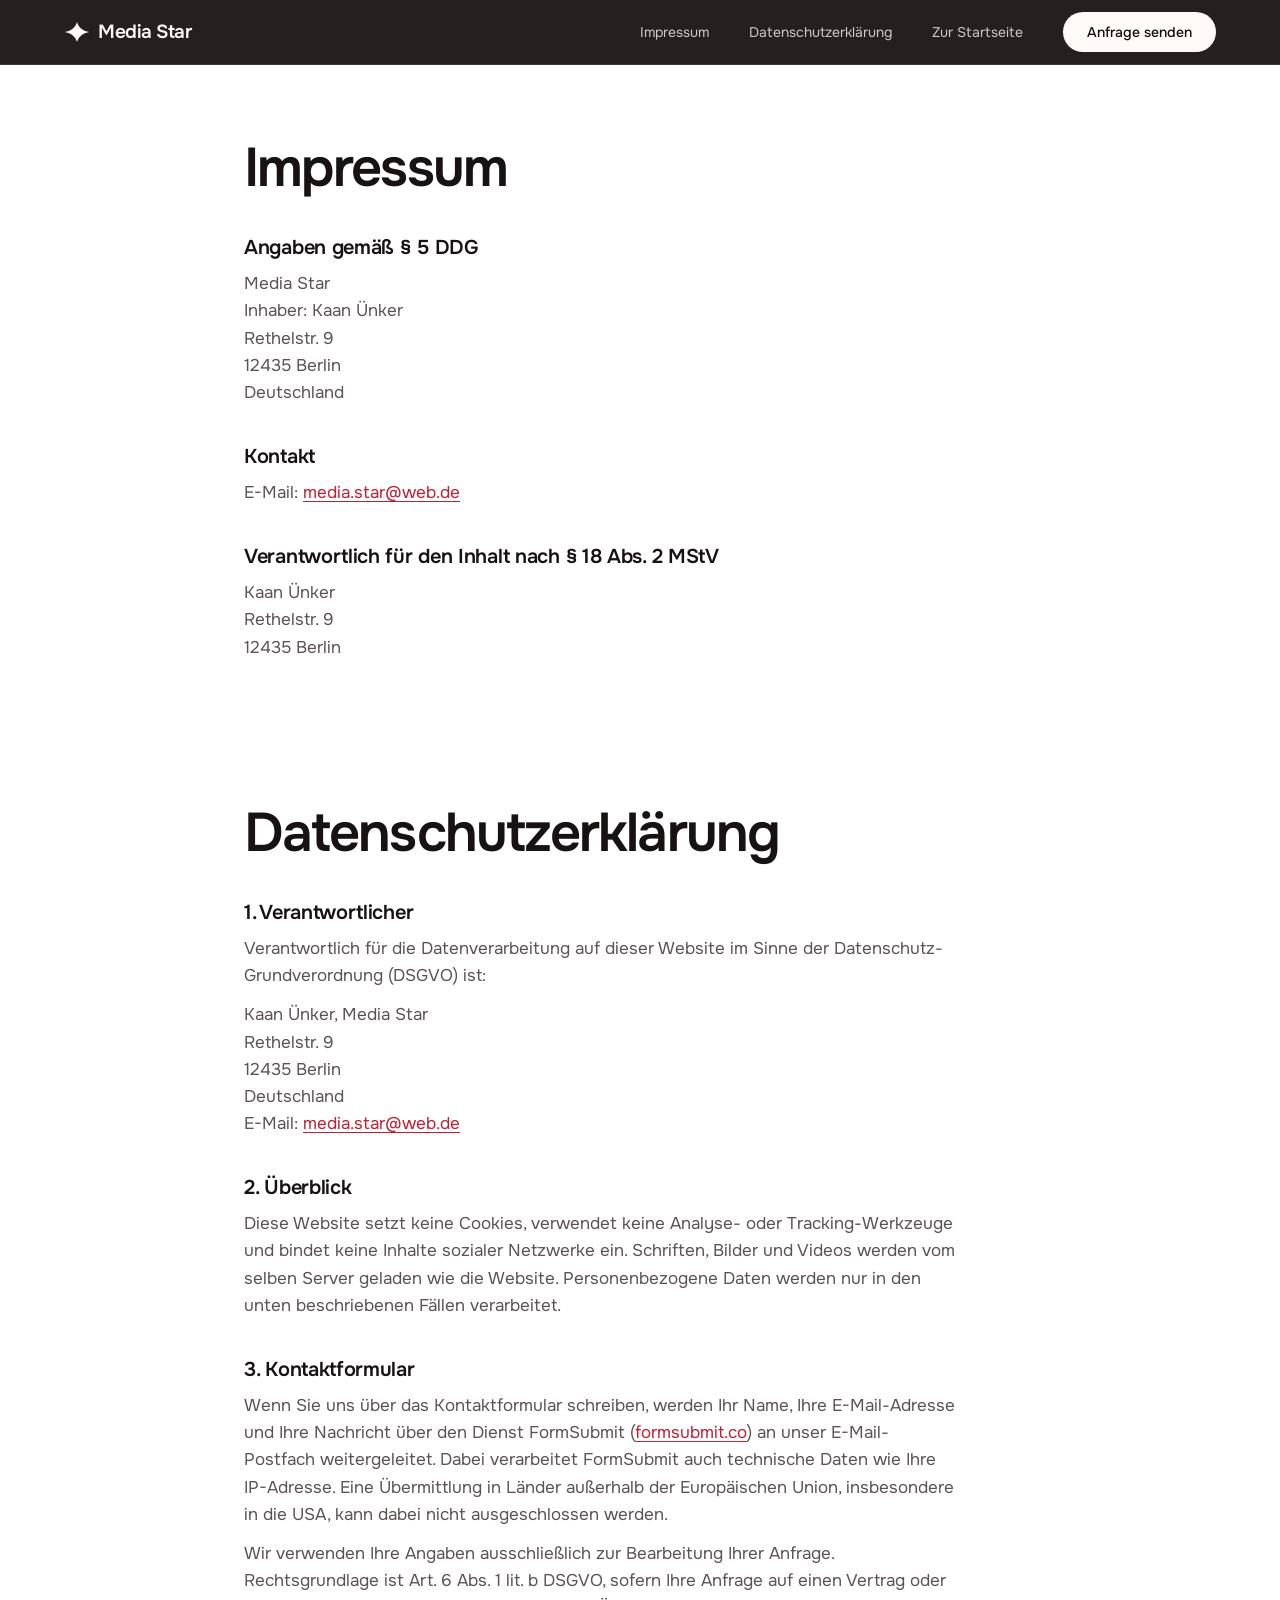
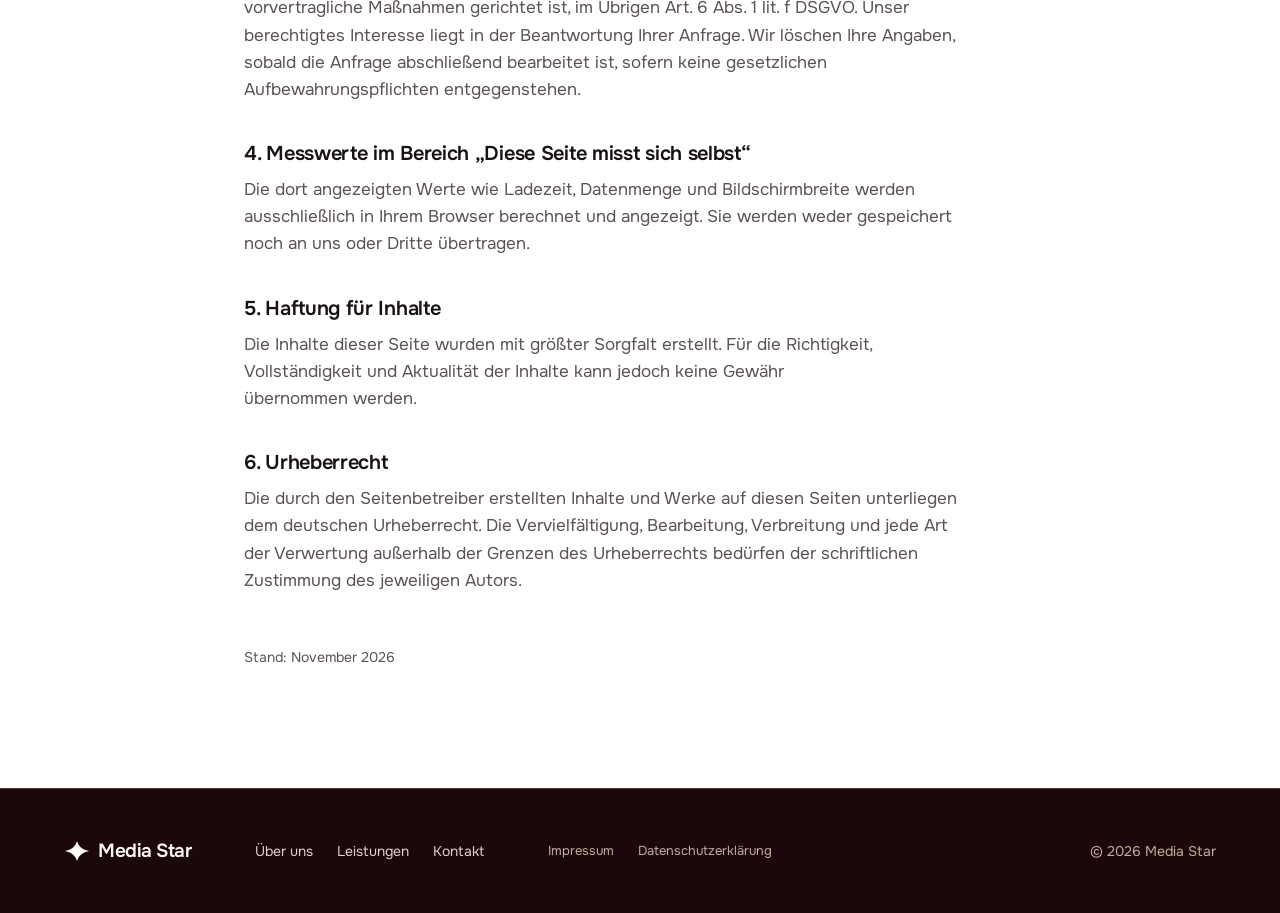
==== impressum.html @ 1bf49456 "Initial commit" ====
<!doctype html>
<html lang="de">
<head>
<meta charset="utf-8">
<meta name="viewport" content="width=device-width, initial-scale=1, viewport-fit=cover">
<title>Impressum und Datenschutzerklärung | Media Star</title>
<meta name="description" content="Impressum und Datenschutzerklärung von Media Star, Webagentur in Berlin.">
<meta name="theme-color" content="#1c0a0e">
<meta name="robots" content="noindex, follow">
<link rel="icon" href="assets/favicon.svg" type="image/svg+xml">
<link rel="icon" href="assets/favicon-32.png" sizes="32x32" type="image/png">
<link rel="apple-touch-icon" href="assets/apple-touch-icon.png">
<link rel="manifest" href="site.webmanifest">
<link rel="preload" href="assets/fonts/onest-latin.woff2" as="font" type="font/woff2" crossorigin>
<link rel="stylesheet" href="styles.css">
</head>
<body>
<a class="skip" href="#inhalt">Zum Inhalt springen</a>

<svg class="sprite" aria-hidden="true" focusable="false">
  <symbol id="mark" viewBox="0 0 64 64"><path d="M62 32Q38 36 32 56Q26 36 2 32Q26 28 32 8Q38 28 62 32Z"/></symbol>
</svg>

<header class="bar bar--solid">
  <nav class="bar__inner" aria-label="Hauptnavigation">
    <a class="brand" href="index.html" aria-label="Media Star, zur Startseite">
      <svg class="brand__mark" aria-hidden="true"><use href="#mark"/></svg>
      <span class="brand__name">Media Star</span>
    </a>
    <ul class="bar__links">
      <li><a href="#impressum">Impressum</a></li>
      <li><a href="#datenschutz">Datenschutzerklärung</a></li>
      <li><a href="index.html">Zur Startseite</a></li>
    </ul>
    <a class="bar__cta" href="index.html#kontakt">Anfrage senden</a>
  </nav>
</header>

<main id="inhalt" class="legal">
  <div class="container legal__inner">
    <h1 class="visually-hidden">Impressum und Datenschutzerklärung</h1>

    <section id="impressum" aria-labelledby="impressum-title">
      <h2 class="legal__title" id="impressum-title">Impressum</h2>

      <h3>Angaben gemäß § 5 DDG</h3>
      <p>Media Star<br>Inhaber: Kaan Ünker<br>Rethelstr. 9<br>12435 Berlin<br>Deutschland</p>

      <h3>Kontakt</h3>
      <p>E-Mail: <a href="mailto:media.star@web.de">media.star@web.de</a></p>

      <h3>Verantwortlich für den Inhalt nach § 18 Abs. 2 MStV</h3>
      <p>Kaan Ünker<br>Rethelstr. 9<br>12435 Berlin</p>
    </section>

    <section id="datenschutz" aria-labelledby="datenschutz-title">
      <h2 class="legal__title" id="datenschutz-title">Datenschutzerklärung</h2>

      <h3>1. Verantwortlicher</h3>
      <p>Verantwortlich für die Datenverarbeitung auf dieser Website im Sinne der Datenschutz-Grundverordnung (DSGVO) ist:</p>
      <p>Kaan Ünker, Media Star<br>Rethelstr. 9<br>12435 Berlin<br>Deutschland<br>E-Mail: <a href="mailto:media.star@web.de">media.star@web.de</a></p>

      <h3>2. Überblick</h3>
      <p>Diese Website setzt keine Cookies, verwendet keine Analyse- oder Tracking-Werkzeuge und bindet keine Inhalte sozialer Netzwerke ein. Schriften, Bilder und Videos werden vom selben Server geladen wie die Website. Personenbezogene Daten werden nur in den unten beschriebenen Fällen verarbeitet.</p>

      <h3>3. Kontaktformular</h3>
      <p>Wenn Sie uns über das Kontaktformular schreiben, werden Ihr Name, Ihre E-Mail-Adresse und Ihre Nachricht über den Dienst FormSubmit (<a href="https://formsubmit.co" rel="noopener">formsubmit.co</a>) an unser E-Mail-Postfach weitergeleitet. Dabei verarbeitet FormSubmit auch technische Daten wie Ihre IP-Adresse. Eine Übermittlung in Länder außerhalb der Europäischen Union, insbesondere in die USA, kann dabei nicht ausgeschlossen werden.</p>
      <p>Wir verwenden Ihre Angaben ausschließlich zur Bearbeitung Ihrer Anfrage. Rechtsgrundlage ist Art. 6 Abs. 1 lit. b DSGVO, sofern Ihre Anfrage auf einen Vertrag oder vorvertragliche Maßnahmen gerichtet ist, im Übrigen Art. 6 Abs. 1 lit. f DSGVO. Unser berechtigtes Interesse liegt in der Beantwortung Ihrer Anfrage. Wir löschen Ihre Angaben, sobald die Anfrage abschließend bearbeitet ist, sofern keine gesetzlichen Aufbewahrungspflichten entgegenstehen.</p>

      <h3>4. Messwerte im Bereich „Diese Seite misst sich selbst“</h3>
      <p>Die dort angezeigten Werte wie Ladezeit, Datenmenge und Bildschirmbreite werden ausschließlich in Ihrem Browser berechnet und angezeigt. Sie werden weder gespeichert noch an uns oder Dritte übertragen.</p>

      <h3>5. Haftung für Inhalte</h3>
      <p>Die Inhalte dieser Seite wurden mit größter Sorgfalt erstellt. Für die Richtigkeit, Vollständigkeit und Aktualität der Inhalte kann jedoch keine Gewähr übernommen werden.</p>

      <h3>6. Urheberrecht</h3>
      <p>Die durch den Seitenbetreiber erstellten Inhalte und Werke auf diesen Seiten unterliegen dem deutschen Urheberrecht. Die Vervielfältigung, Bearbeitung, Verbreitung und jede Art der Verwertung außerhalb der Grenzen des Urheberrechts bedürfen der schriftlichen Zustimmung des jeweiligen Autors.</p>

      <p class="legal__date">Stand: November 2026</p>
    </section>
  </div>
</main>

<footer class="foot">
  <div class="container foot__inner">
    <a class="brand brand--foot" href="index.html" aria-label="Media Star, zur Startseite">
      <svg class="brand__mark" aria-hidden="true"><use href="#mark"/></svg>
      <span class="brand__name">Media Star</span>
    </a>
    <ul class="foot__links" aria-label="Seitenbereiche">
      <li><a href="index.html#ueber-uns">Über uns</a></li>
      <li><a href="index.html#leistungen">Leistungen</a></li>
      <li><a href="index.html#kontakt">Kontakt</a></li>
    </ul>
    <ul class="foot__links foot__legal" aria-label="Rechtliches">
      <li><a href="#impressum">Impressum</a></li>
      <li><a href="#datenschutz">Datenschutzerklärung</a></li>
    </ul>
    <p class="foot__copy">© <span data-year>2026</span> Media Star</p>
  </div>
</footer>

<script src="app.js" defer></script>
</body>
</html>
---- styles.css ----
@import url("./tokens.css");
@import url("./base.css");

@font-face { font-family: "Onest"; src: url("assets/fonts/onest-latin.woff2") format("woff2"); font-weight: 400 600; font-style: normal; font-display: swap; unicode-range: U+0000-00FF, U+0131, U+0152-0153, U+02BB-02BC, U+02C6, U+02DA, U+02DC, U+0304, U+0308, U+0329, U+2000-206F, U+20AC, U+2122, U+2191, U+2193, U+2212, U+2215, U+FEFF, U+FFFD; }
@font-face { font-family: "Onest"; src: url("assets/fonts/onest-latin-ext.woff2") format("woff2"); font-weight: 400 600; font-style: normal; font-display: swap; unicode-range: U+0100-02BA, U+02BD-02C5, U+02C7-02CC, U+02CE-02D7, U+02DD-02FF, U+1E00-1E9F, U+1EF2-1EFF, U+2020, U+20A0-20AB, U+20AD-20C4, U+2113, U+2C60-2C7F, U+A720-A7FF; }
@font-face { font-family: "Onest Fallback"; src: local("Arial"), local("Helvetica"); size-adjust: 101%; ascent-override: 96%; descent-override: 25%; line-gap-override: 0%; }

html { scroll-behavior: smooth; background: var(--color-paper); }
body { font-size: var(--text-md); line-height: 1.6; color: var(--color-ink-2); }
h1, h2, h3 { font-weight: 600; color: var(--color-ink); letter-spacing: var(--tracking-display); line-height: 1.05; }
::selection { background: color-mix(in oklab, var(--color-star) 35%, transparent); color: inherit; }

.sprite { position: absolute; width: 0; height: 0; overflow: hidden; }

.skip { position: fixed; left: var(--space-md); top: var(--space-md); z-index: var(--z-tooltip); padding: var(--space-sm) var(--space-md); border-radius: var(--radius-pill); background: var(--color-accent); color: var(--color-accent-ink); font-weight: 600; text-decoration: none; transform: translateY(-200%); }
.skip:focus-visible { transform: none; }

a:hover { text-decoration-thickness: 2px; }
a:active { opacity: 0.8; }

.brand { display: inline-flex; align-items: center; gap: var(--space-xs); color: var(--color-ink); text-decoration: none; }
.brand__mark { width: 26px; height: 26px; fill: var(--color-accent); transition: transform var(--dur-long) var(--ease-out); }
.brand__name { font-size: 1.1875rem; font-weight: 600; line-height: 1; letter-spacing: -0.025em; }
@media (hover: hover) and (pointer: fine) {
  .brand:hover .brand__mark { transform: rotate(45deg) scale(0.92); }
}

.bar { position: fixed; inset: 0 0 auto 0; z-index: var(--z-sticky-nav); transition: background-color var(--dur-long) var(--ease-out), border-color var(--dur-long) var(--ease-out); border-bottom: 1px solid transparent; padding-top: env(safe-area-inset-top); }
.bar.is-solid, .bar--solid {background: color-mix(in oklab, var(--color-shade) 88%, transparent); border-bottom-color: color-mix(in oklab, var(--color-ink) 10%, transparent); -webkit-backdrop-filter: blur(20px) saturate(180%); backdrop-filter: blur(20px) saturate(180%); }
.bar__inner { display: flex; align-items: center; gap: var(--space-xl); max-width: var(--container); margin-inline: auto; padding: var(--space-sm) var(--gutter); }
.bar__links { display: flex; gap: var(--space-xl); list-style: none; margin: 0 0 0 auto; padding: 0; }
.bar__links a { display: inline-block; padding: var(--space-xs) 0; color: color-mix(in oklab, var(--color-ink) 78%, transparent); text-decoration: none; font-size: var(--text-sm); transition: color var(--dur-short) ease; }
.bar__links a:hover { color: var(--color-ink); }
.bar__cta { display: inline-flex; align-items: center; min-height: 40px; padding: 0 var(--space-lg); border-radius: var(--radius-pill); background: var(--color-accent); color: var(--color-accent-ink); text-decoration: none; font-size: var(--text-sm); font-weight: 500; transition: background-color var(--dur-short) ease, transform var(--dur-micro) var(--ease-out); }
.bar__cta:hover { background: color-mix(in oklab, var(--color-accent) 86%, transparent); text-decoration: none; }
.bar__cta:active { transform: scale(0.97); }

.btn { display: inline-flex; align-items: center; justify-content: center; min-height: 52px; padding: 0 var(--space-xl); border-radius: var(--radius-pill); background: var(--color-accent); color: var(--color-accent-ink); font-weight: 500; font-size: var(--text-md); text-decoration: none; transition: background-color var(--dur-short) ease, transform var(--dur-micro) var(--ease-out); }
.btn:hover { background: color-mix(in oklab, var(--color-accent) 86%, transparent); text-decoration: none; }
.btn:active { transform: scale(0.97); }
.btn:focus-visible { outline-offset: 3px; }

.link-quiet { display: inline-flex; align-items: center; justify-content: center; min-height: 44px; color: var(--color-ink); text-decoration: none; }
.link-quiet::after { content: "›"; margin-left: 0.35em; transition: transform var(--dur-short) var(--ease-out); }
.link-quiet:hover { text-decoration: underline; text-underline-offset: 0.3em; text-decoration-thickness: 1px; }
.link-quiet:hover::after { transform: translateX(3px); }

.hero { position: relative; min-height: 100svh; color: var(--color-ink); display: grid; align-items: end; overflow: clip; isolation: isolate; background: var(--color-shade); }
.hero__media, .hero__veil { position: absolute; inset: -6% 0 -6% 0; z-index: -2; will-change: transform; }
.hero__poster img, .hero__video { position: absolute; inset: 0; width: 100%; height: 100%; object-fit: cover; }
.hero__video { opacity: 0; transition: opacity 1.2s ease; }
.hero__video.is-playing { opacity: 1; }
.hero__veil { z-index: -1; inset: -6% 0 -1px 0; background: linear-gradient(to top, var(--color-paper) 0%, color-mix(in oklab, var(--color-paper) 70%, transparent) 18%, transparent 52%), linear-gradient(to right, color-mix(in oklab, var(--color-shade) 55%, transparent) 0%, transparent 55%); }
.hero__content { padding-top: 140px; padding-bottom: clamp(72px, 12vh, 140px); }
.hero__title { font-size: var(--text-hero); max-width: 13ch; line-height: 1; letter-spacing: -0.045em; }
.hero__title .line { display: block; }
.hero__lead { margin-top: var(--space-lg); max-width: 34ch; font-size: var(--text-lead); color: var(--color-ink-2); }
.hero__actions { display: flex; flex-wrap: wrap; align-items: center; gap: var(--space-md) var(--space-xl); margin-top: var(--space-xl); }

.hero__toggle { position: absolute; right: var(--gutter); bottom: var(--space-xl); display: inline-flex; align-items: center; gap: var(--space-xs); min-height: 44px; padding: 0 var(--space-md); border: 1px solid color-mix(in oklab, var(--color-ink) 18%, transparent); border-radius: var(--radius-pill); background: color-mix(in oklab, var(--color-shade) 45%, transparent); -webkit-backdrop-filter: blur(12px); backdrop-filter: blur(12px); color: var(--color-ink-2); font-size: var(--text-xs); cursor: pointer; transition: border-color var(--dur-short) ease, color var(--dur-short) ease, transform var(--dur-micro) var(--ease-out); }
.hero__toggle:hover { border-color: color-mix(in oklab, var(--color-ink) 50%, transparent); color: var(--color-ink); }
.hero__toggle:active { transform: scale(0.97); }
.hero__toggle-icon { width: 10px; height: 12px; border-inline: 3px solid currentColor; }
.hero__toggle[aria-pressed="true"] .hero__toggle-icon { border: 0; background: currentColor; clip-path: polygon(0 0, 100% 50%, 0 100%); }
.no-video .hero__toggle { display: none; }

@media (prefers-reduced-motion: no-preference) {
  .hero__title .line, .hero__lead, .hero__actions { animation: rise 1100ms var(--ease-out) both; }
  .hero__title .line:nth-child(2) { animation-delay: 90ms; }
  .hero__lead { animation-delay: 220ms; }
  .hero__actions { animation-delay: 320ms; }
}
@keyframes rise { from { opacity: 0; transform: translateY(28px); } to { opacity: 1; transform: none; } }

.about, .services { color: var(--color-graphite-2); }
.about h2, .services h2, .services h3 { color: var(--color-graphite); }
.about :focus-visible, .services :focus-visible, .form :focus-visible { outline-color: var(--color-focus-on-light); }

.about { position: relative; background: var(--color-white); padding-block: var(--section-gap) var(--section-gap-s); overflow: clip; isolation: isolate; }
.about__glint { position: absolute; right: -8vw; top: 4%; width: min(58vw, 760px); aspect-ratio: 1; z-index: -1; will-change: transform; }
.about__glint svg { width: 100%; height: 100%; fill: color-mix(in oklab, var(--color-star) 6%, transparent); }
.about__grid { display: grid; grid-template-columns: repeat(12, minmax(0, 1fr)); gap: var(--space-2xl) var(--gap-columns); }
.about__title { grid-column: 1 / span 10; font-size: var(--text-statement); line-height: 1.1; max-width: 24ch; }
.about__soft { color: color-mix(in oklab, var(--color-graphite) 45%, var(--color-white)); }
.about__cols { grid-column: 6 / span 7; display: grid; grid-template-columns: repeat(2, minmax(0, 1fr)); gap: var(--gap-columns); }

.services { background: var(--color-mist); padding-block: var(--section-gap-s) var(--section-gap); }
.services__grid { display: grid; gap: var(--space-2xl); }
.services__title { font-size: var(--text-section); }
.services__lead { margin-top: var(--space-md); max-width: 30ch; font-size: var(--text-lead); }
.services__list { list-style: none; margin: 0; padding: 0; display: grid; grid-template-columns: repeat(2, minmax(0, 1fr)); gap: var(--space-lg); counter-reset: svc; }
.service { counter-increment: svc; display: flex; flex-direction: column; min-height: clamp(220px, 22vw, 300px); padding: clamp(28px, 3.4vw, 48px); border-radius: var(--radius-card); background: var(--color-white); }
.service::before { content: "0" counter(svc); margin-bottom: auto; padding-bottom: var(--space-xl); font-size: var(--text-sm); font-weight: 500; color: var(--color-star); font-variant-numeric: tabular-nums; }
.service__name { font-size: var(--text-service); }
.service__text { margin-top: var(--space-sm); max-width: 42ch; }

.proof { background: var(--color-paper-2); padding-block: var(--section-gap-s); }
.proof__grid { display: grid; grid-template-columns: repeat(12, minmax(0, 1fr)); gap: var(--space-2xl) var(--gap-columns); }
.proof__head { grid-column: 1 / span 5; }
.proof__title { font-size: var(--text-section); max-width: 12ch; }
.proof__lead { margin-top: var(--space-lg); max-width: 36ch; }
.proof__facts { grid-column: 1 / -1; display: grid; grid-template-columns: repeat(3, minmax(0, 1fr)); gap: var(--gap-columns); margin: 0; }
.fact { padding-top: var(--space-lg); border-top: 1px solid var(--color-rule); }
.fact dt { font-size: var(--text-sm); color: var(--color-muted); }
.fact dd { margin: var(--space-sm) 0 0; display: flex; align-items: baseline; gap: var(--space-xs); flex-wrap: wrap; }
.fact__value { font-size: var(--text-figure); font-weight: 600; letter-spacing: -0.04em; color: var(--color-ink); line-height: 1; font-variant-numeric: lining-nums tabular-nums; }
.fact__unit { font-size: var(--text-lg); color: var(--color-ink-2); }
.proof__note { grid-column: 1 / -1; color: var(--color-muted); }

.contact { position: relative; padding-block: var(--section-gap) var(--section-gap); overflow: clip; isolation: isolate; }
.contact__light { position: absolute; inset: 0; z-index: -1; background: url("assets/video/hero-1080-poster.jpg") 72% 50% / cover no-repeat; opacity: 0.55; will-change: transform; -webkit-mask-image: linear-gradient(to bottom, transparent, var(--color-shade) 35%, var(--color-shade) 70%, transparent); mask-image: linear-gradient(to bottom, transparent, var(--color-shade) 35%, var(--color-shade) 70%, transparent); }
.contact__inner { display: grid; grid-template-columns: repeat(12, minmax(0, 1fr)); gap: var(--space-2xl) var(--gap-columns); align-items: start; }
.contact__intro { grid-column: 1 / span 5; display: grid; gap: var(--space-lg); }
.contact__title { font-size: var(--text-section); max-width: 12ch; }
.contact__lead { max-width: 36ch; font-size: var(--text-lead); }
.contact__direct { display: grid; justify-items: start; gap: var(--space-2xs); margin-top: var(--space-md); }
.contact__direct a { display: inline-flex; align-items: center; min-height: 36px; color: var(--color-ink); text-underline-offset: 0.25em; text-decoration-color: color-mix(in oklab, var(--color-ink) 35%, transparent); }

.form { grid-column: 7 / span 6; display: grid; gap: var(--space-lg); padding: clamp(24px, 3.6vw, 48px); border-radius: var(--radius-card); background: var(--color-white); box-shadow: var(--shadow-card); color: var(--color-graphite-2); color-scheme: light; caret-color: var(--color-star); }
.form__trap { position: absolute; left: -9999px; width: 1px; height: 1px; overflow: hidden; }
.field { display: grid; gap: var(--space-xs); }
.field label { font-size: var(--text-sm); font-weight: 500; color: var(--color-graphite); }
.field input, .field textarea { width: 100%; min-height: 52px; padding: var(--space-sm) var(--space-md); border: 1px solid var(--color-line); border-radius: var(--radius-field); background: var(--color-mist); color: var(--color-graphite); font: inherit; font-size: max(16px, var(--text-md)); transition: border-color var(--dur-short) ease, background-color var(--dur-short) ease, box-shadow var(--dur-short) ease; }
.field textarea { resize: vertical; min-height: 160px; line-height: 1.5; }
.field input:hover, .field textarea:hover { border-color: color-mix(in oklab, var(--color-graphite) 30%, var(--color-line)); }
.field input:focus, .field textarea:focus { outline: none; border-color: var(--color-focus-on-light); background: var(--color-white); box-shadow: 0 0 0 4px color-mix(in oklab, var(--color-focus-on-light) 18%, transparent); }
.field.is-invalid input, .field.is-invalid textarea { border-color: var(--color-error); }
.field__error { min-height: 0; font-size: var(--text-xs); color: var(--color-error); }
.field__error:empty { display: none; }
.form__submit { justify-self: start; min-height: 52px; padding: 0 var(--space-xl); border: 0; border-radius: var(--radius-pill); background: var(--color-graphite); color: var(--color-white); font: inherit; font-weight: 500; cursor: pointer; transition: background-color var(--dur-short) ease, transform var(--dur-micro) var(--ease-out), opacity var(--dur-short) ease; }
.form__submit:hover { background: color-mix(in oklab, var(--color-graphite) 82%, var(--color-white)); }
.form__submit:active { transform: scale(0.97); }
.form__submit:disabled { opacity: 0.55; cursor: progress; }
.form__status:empty { display: none; }
.form__status { padding: var(--space-sm) var(--space-md); border-radius: var(--radius-field); background: color-mix(in oklab, var(--color-success) 10%, var(--color-white)); color: var(--color-success); font-weight: 500; }
.form__status.is-error { background: color-mix(in oklab, var(--color-error) 9%, var(--color-white)); color: var(--color-error); }
.form__note { font-size: var(--text-xs); line-height: 1.5; color: var(--color-graphite-2); }

.foot { border-top: 1px solid var(--color-rule); padding-block: var(--space-xl) calc(var(--space-xl) + env(safe-area-inset-bottom)); font-size: var(--text-sm); }
.foot__inner { display: flex; flex-wrap: wrap; align-items: center; gap: var(--space-lg) var(--space-2xl); }
.foot__links, .foot__contact { display: flex; flex-wrap: wrap; gap: var(--space-xs) var(--space-lg); list-style: none; margin: 0; padding: 0; font-style: normal; }
.foot a:not(.brand) { display: inline-flex; align-items: center; min-height: 44px; color: var(--color-ink-2); text-decoration: none; }
.foot a:not(.brand):hover { color: var(--color-ink); text-decoration: underline; }
.foot__copy { margin-left: auto; color: var(--color-muted); }
.foot .foot__legal a { font-size: var(--text-xs); color: var(--color-muted); }

.legal { background: var(--color-white); color: var(--color-graphite-2); padding-block: 140px var(--section-gap-s); }
.legal__inner { max-width: calc(72ch + 2 * var(--gutter)); }
.legal section + section { margin-top: var(--space-4xl); }
.legal__title { font-size: var(--text-section); color: var(--color-graphite); }
.legal h3 { margin-top: var(--space-xl); font-size: var(--text-lg); letter-spacing: -0.015em; color: var(--color-graphite); }
.legal p, .legal ul { margin: var(--space-sm) 0 0; }
.legal ul { padding-left: 1.25em; }
.legal a { color: var(--color-focus-on-light); text-underline-offset: 0.2em; overflow-wrap: anywhere; }
.legal :focus-visible { outline-color: var(--color-focus-on-light); }
.legal__date { padding-top: var(--space-xl); font-size: var(--text-sm); }

.js [data-reveal] { opacity: 0; transform: translateY(32px); transition: opacity var(--dur-reveal) var(--ease-out), transform var(--dur-reveal) var(--ease-out); }
.js [data-reveal].is-in { opacity: 1; transform: none; }

@media (max-width: 60rem) {
  .bar__links { display: none; }
  .bar__cta { margin-left: auto; }
  .about__title, .about__cols, .proof__head, .contact__intro, .form { grid-column: 1 / -1; }
}
@media (max-width: 40rem) {
  .hero__content { padding-bottom: var(--space-3xl); }
  .hero__toggle { right: auto; left: var(--gutter); bottom: var(--space-lg); }
  .hero__actions { flex-direction: column; align-items: stretch; gap: var(--space-sm); }
  .about__cols { grid-template-columns: minmax(0, 1fr); }
  .about__glint { width: 110vw; right: -45vw; top: 0; }
  .services__list { grid-template-columns: minmax(0, 1fr); gap: var(--space-md); }
  .service { min-height: 0; }
  .service::before { padding-bottom: var(--space-lg); }
  .proof__facts { grid-template-columns: minmax(0, 1fr); }
  .contact__light { background-size: auto 70%; background-position: 70% 100%; opacity: 0.5; }
  .form__submit { justify-self: stretch; }
  .foot__inner { gap: var(--space-sm) var(--space-lg); }
  .foot__copy { margin-left: 0; }
}
@media (orientation: portrait) and (max-width: 60rem) {
  .hero__veil { background: linear-gradient(to top, var(--color-paper) 0%, color-mix(in oklab, var(--color-paper) 80%, transparent) 30%, transparent 62%); }
}

@media (prefers-reduced-motion: reduce) {
  html { scroll-behavior: auto; }
  .js [data-reveal] { opacity: 1; transform: none; }
  .hero__media, .hero__veil, .about__glint, .contact__light { will-change: auto; }
  .hero__video { transition: none; }
}
@media (prefers-reduced-transparency: reduce) {
  .bar.is-solid, .hero__toggle { background: var(--color-shade); -webkit-backdrop-filter: none; backdrop-filter: none; }
}

@media (forced-colors: active) {
  .btn, .bar__cta, .form__submit, .service, .form { border: 1px solid ButtonText; }
}
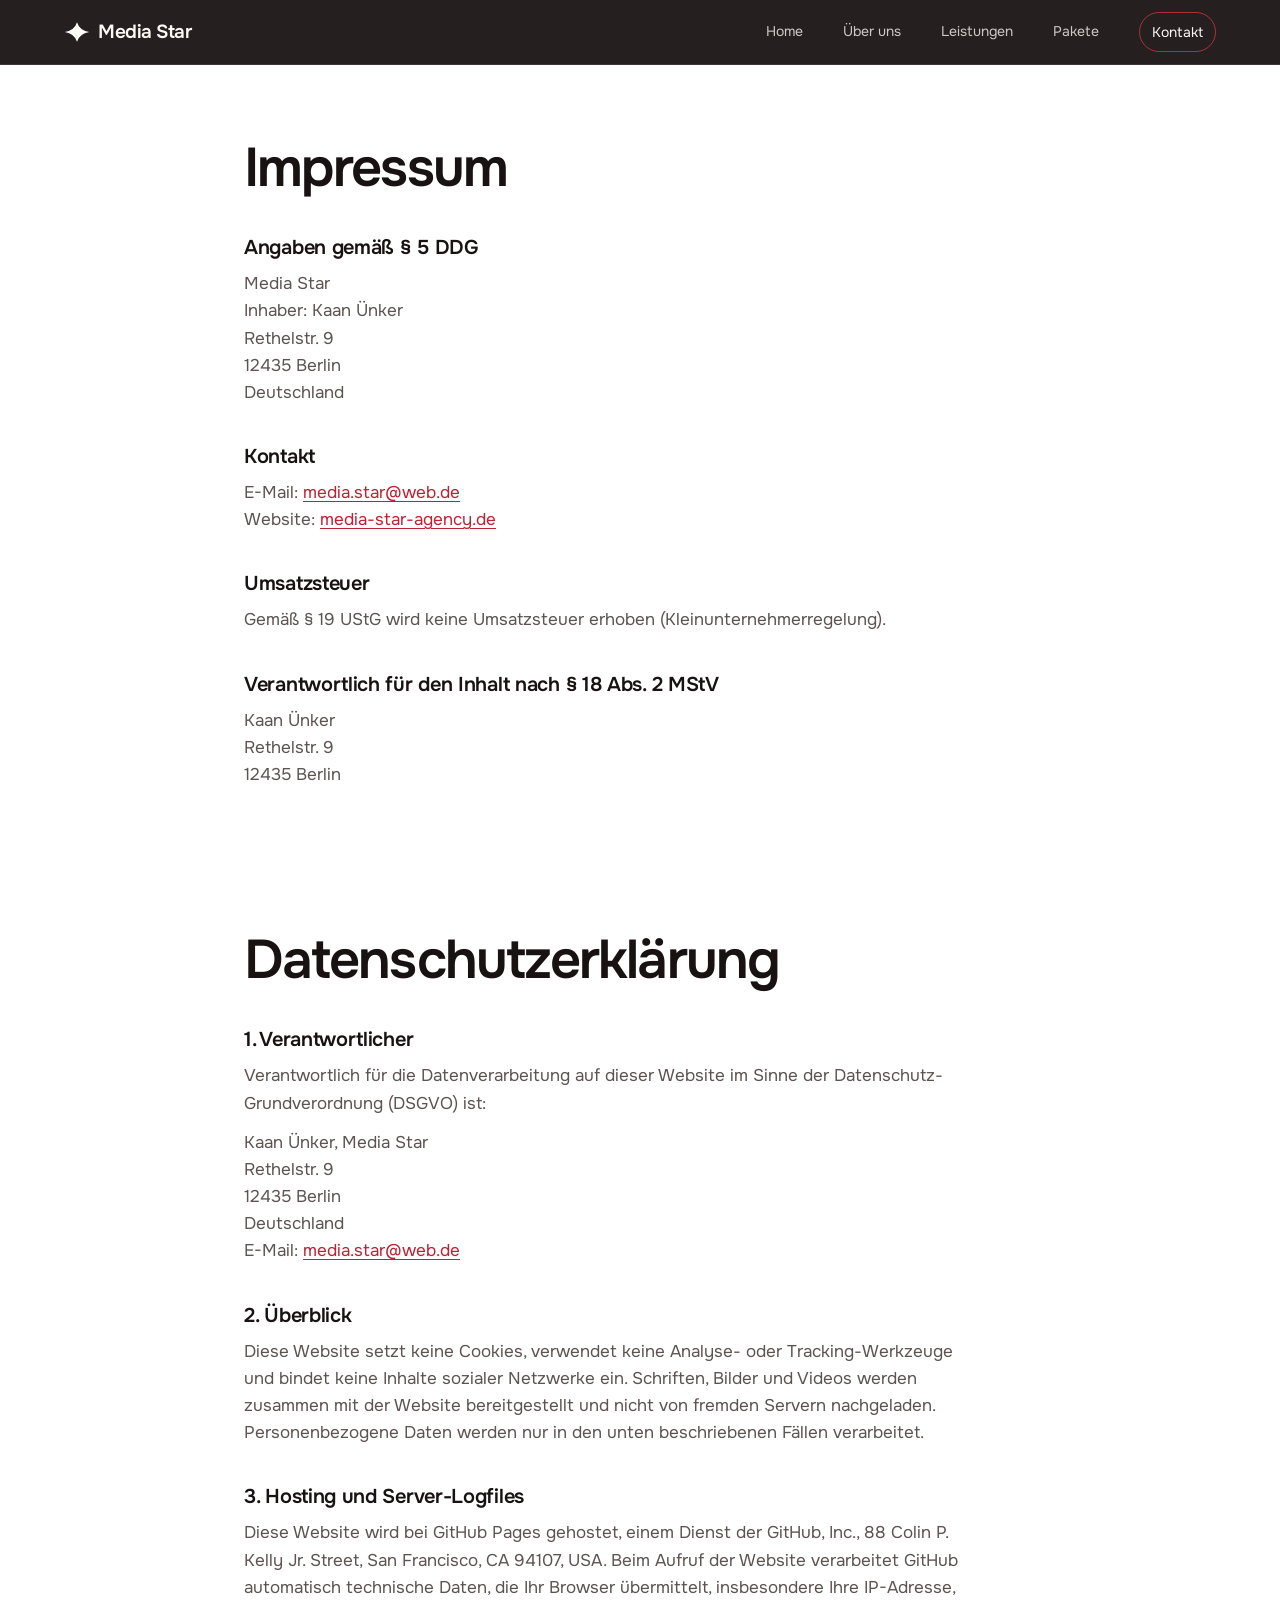
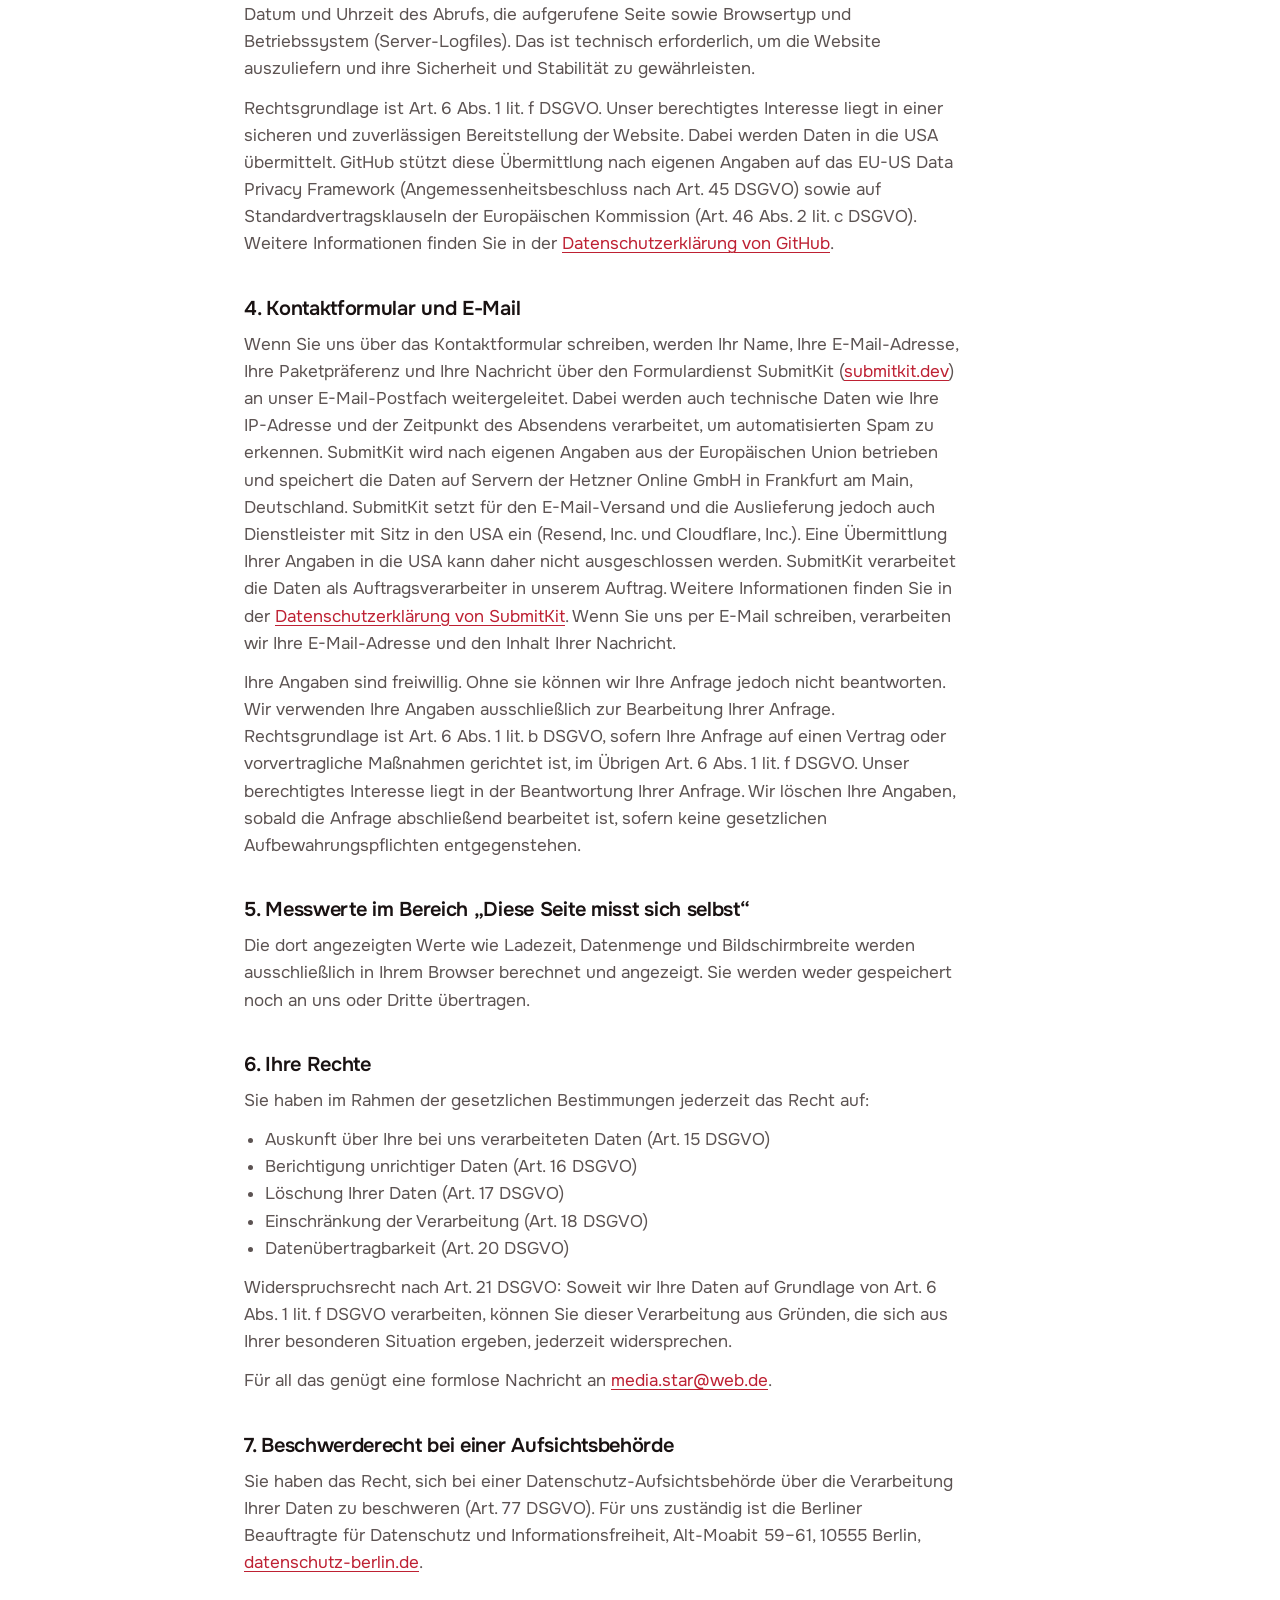
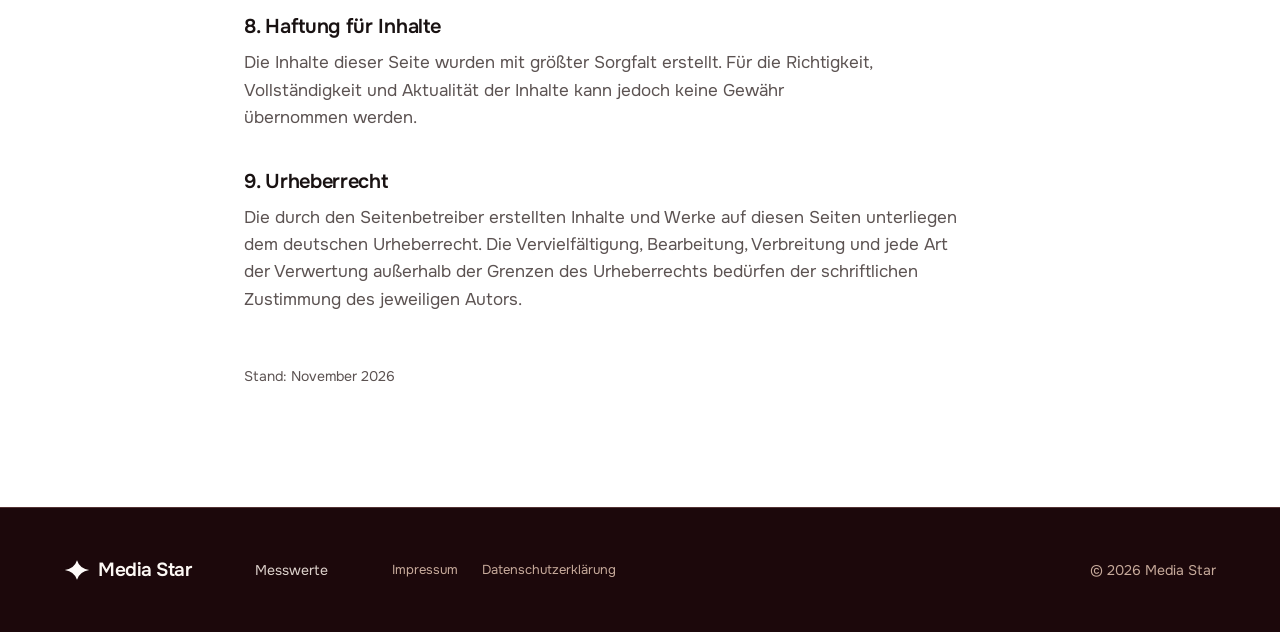
==== commit 31bc79bb: "update1.1 neues impressum und datenschutzerkl., pakete, seiten,..." ====
--- a/impressum.html
+++ b/impressum.html
@@ -28,11 +28,12 @@
       <span class="brand__name">Media Star</span>
     </a>
     <ul class="bar__links">
-      <li><a href="#impressum">Impressum</a></li>
-      <li><a href="#datenschutz">Datenschutzerklärung</a></li>
-      <li><a href="index.html">Zur Startseite</a></li>
+      <li><a href="index.html">Home</a></li>
+      <li><a href="ueber-uns.html">Über uns</a></li>
+      <li><a href="leistungen.html">Leistungen</a></li>
+      <li><a href="pakete.html">Pakete</a></li>
+      <li><a class="bar__cta" href="kontakt.html">Kontakt</a></li>
     </ul>
-    <a class="bar__cta" href="index.html#kontakt">Anfrage senden</a>
   </nav>
 </header>
 
@@ -47,7 +48,10 @@
       <p>Media Star<br>Inhaber: Kaan Ünker<br>Rethelstr. 9<br>12435 Berlin<br>Deutschland</p>
 
       <h3>Kontakt</h3>
-      <p>E-Mail: <a href="mailto:media.star@web.de">media.star@web.de</a></p>
+      <p>E-Mail: <a href="mailto:media.star@web.de">media.star@web.de</a><br>Website: <a href="https://media-star-agency.de">media-star-agency.de</a></p>
+
+      <h3>Umsatzsteuer</h3>
+      <p>Gemäß § 19 UStG wird keine Umsatzsteuer erhoben (Kleinunternehmerregelung).</p>
 
       <h3>Verantwortlich für den Inhalt nach § 18 Abs. 2 MStV</h3>
       <p>Kaan Ünker<br>Rethelstr. 9<br>12435 Berlin</p>
@@ -61,19 +65,38 @@
       <p>Kaan Ünker, Media Star<br>Rethelstr. 9<br>12435 Berlin<br>Deutschland<br>E-Mail: <a href="mailto:media.star@web.de">media.star@web.de</a></p>
 
       <h3>2. Überblick</h3>
-      <p>Diese Website setzt keine Cookies, verwendet keine Analyse- oder Tracking-Werkzeuge und bindet keine Inhalte sozialer Netzwerke ein. Schriften, Bilder und Videos werden vom selben Server geladen wie die Website. Personenbezogene Daten werden nur in den unten beschriebenen Fällen verarbeitet.</p>
+      <p>Diese Website setzt keine Cookies, verwendet keine Analyse- oder Tracking-Werkzeuge und bindet keine Inhalte sozialer Netzwerke ein. Schriften, Bilder und Videos werden zusammen mit der Website bereitgestellt und nicht von fremden Servern nachgeladen. Personenbezogene Daten werden nur in den unten beschriebenen Fällen verarbeitet.</p>
 
-      <h3>3. Kontaktformular</h3>
-      <p>Wenn Sie uns über das Kontaktformular schreiben, werden Ihr Name, Ihre E-Mail-Adresse und Ihre Nachricht über den Dienst FormSubmit (<a href="https://formsubmit.co" rel="noopener">formsubmit.co</a>) an unser E-Mail-Postfach weitergeleitet. Dabei verarbeitet FormSubmit auch technische Daten wie Ihre IP-Adresse. Eine Übermittlung in Länder außerhalb der Europäischen Union, insbesondere in die USA, kann dabei nicht ausgeschlossen werden.</p>
-      <p>Wir verwenden Ihre Angaben ausschließlich zur Bearbeitung Ihrer Anfrage. Rechtsgrundlage ist Art. 6 Abs. 1 lit. b DSGVO, sofern Ihre Anfrage auf einen Vertrag oder vorvertragliche Maßnahmen gerichtet ist, im Übrigen Art. 6 Abs. 1 lit. f DSGVO. Unser berechtigtes Interesse liegt in der Beantwortung Ihrer Anfrage. Wir löschen Ihre Angaben, sobald die Anfrage abschließend bearbeitet ist, sofern keine gesetzlichen Aufbewahrungspflichten entgegenstehen.</p>
+      <h3>3. Hosting und Server-Logfiles</h3>
+      <p>Diese Website wird bei GitHub Pages gehostet, einem Dienst der GitHub, Inc., 88 Colin P. Kelly Jr. Street, San Francisco, CA 94107, USA. Beim Aufruf der Website verarbeitet GitHub automatisch technische Daten, die Ihr Browser übermittelt, insbesondere Ihre IP-Adresse, Datum und Uhrzeit des Abrufs, die aufgerufene Seite sowie Browsertyp und Betriebssystem (Server-Logfiles). Das ist technisch erforderlich, um die Website auszuliefern und ihre Sicherheit und Stabilität zu gewährleisten.</p>
+      <p>Rechtsgrundlage ist Art. 6 Abs. 1 lit. f DSGVO. Unser berechtigtes Interesse liegt in einer sicheren und zuverlässigen Bereitstellung der Website. Dabei werden Daten in die USA übermittelt. GitHub stützt diese Übermittlung nach eigenen Angaben auf das EU-US Data Privacy Framework (Angemessenheitsbeschluss nach Art. 45 DSGVO) sowie auf Standardvertragsklauseln der Europäischen Kommission (Art. 46 Abs. 2 lit. c DSGVO). Weitere Informationen finden Sie in der <a href="https://docs.github.com/de/site-policy/privacy-policies/github-general-privacy-statement" rel="noopener">Datenschutzerklärung von GitHub</a>.</p>
 
-      <h3>4. Messwerte im Bereich „Diese Seite misst sich selbst“</h3>
+      <h3>4. Kontaktformular und E-Mail</h3>
+      <p>Wenn Sie uns über das Kontaktformular schreiben, werden Ihr Name, Ihre E-Mail-Adresse, Ihre Paketpräferenz und Ihre Nachricht über den Formulardienst SubmitKit (<a href="https://submitkit.dev" rel="noopener">submitkit.dev</a>) an unser E-Mail-Postfach weitergeleitet. Dabei werden auch technische Daten wie Ihre IP-Adresse und der Zeitpunkt des Absendens verarbeitet, um automatisierten Spam zu erkennen. SubmitKit wird nach eigenen Angaben aus der Europäischen Union betrieben und speichert die Daten auf Servern der Hetzner Online GmbH in Frankfurt am Main, Deutschland. SubmitKit setzt für den E-Mail-Versand und die Auslieferung jedoch auch Dienstleister mit Sitz in den USA ein (Resend, Inc. und Cloudflare, Inc.). Eine Übermittlung Ihrer Angaben in die USA kann daher nicht ausgeschlossen werden. SubmitKit verarbeitet die Daten als Auftragsverarbeiter in unserem Auftrag. Weitere Informationen finden Sie in der <a href="https://submitkit.dev/privacy" rel="noopener">Datenschutzerklärung von SubmitKit</a>. Wenn Sie uns per E-Mail schreiben, verarbeiten wir Ihre E-Mail-Adresse und den Inhalt Ihrer Nachricht.</p>
+      <p>Ihre Angaben sind freiwillig. Ohne sie können wir Ihre Anfrage jedoch nicht beantworten. Wir verwenden Ihre Angaben ausschließlich zur Bearbeitung Ihrer Anfrage. Rechtsgrundlage ist Art. 6 Abs. 1 lit. b DSGVO, sofern Ihre Anfrage auf einen Vertrag oder vorvertragliche Maßnahmen gerichtet ist, im Übrigen Art. 6 Abs. 1 lit. f DSGVO. Unser berechtigtes Interesse liegt in der Beantwortung Ihrer Anfrage. Wir löschen Ihre Angaben, sobald die Anfrage abschließend bearbeitet ist, sofern keine gesetzlichen Aufbewahrungspflichten entgegenstehen.</p>
+
+      <h3>5. Messwerte im Bereich „Diese Seite misst sich selbst“</h3>
       <p>Die dort angezeigten Werte wie Ladezeit, Datenmenge und Bildschirmbreite werden ausschließlich in Ihrem Browser berechnet und angezeigt. Sie werden weder gespeichert noch an uns oder Dritte übertragen.</p>
 
-      <h3>5. Haftung für Inhalte</h3>
+      <h3>6. Ihre Rechte</h3>
+      <p>Sie haben im Rahmen der gesetzlichen Bestimmungen jederzeit das Recht auf:</p>
+      <ul>
+        <li>Auskunft über Ihre bei uns verarbeiteten Daten (Art. 15 DSGVO)</li>
+        <li>Berichtigung unrichtiger Daten (Art. 16 DSGVO)</li>
+        <li>Löschung Ihrer Daten (Art. 17 DSGVO)</li>
+        <li>Einschränkung der Verarbeitung (Art. 18 DSGVO)</li>
+        <li>Datenübertragbarkeit (Art. 20 DSGVO)</li>
+      </ul>
+      <p>Widerspruchsrecht nach Art. 21 DSGVO: Soweit wir Ihre Daten auf Grundlage von Art. 6 Abs. 1 lit. f DSGVO verarbeiten, können Sie dieser Verarbeitung aus Gründen, die sich aus Ihrer besonderen Situation ergeben, jederzeit widersprechen.</p>
+      <p>Für all das genügt eine formlose Nachricht an <a href="mailto:media.star@web.de">media.star@web.de</a>.</p>
+
+      <h3>7. Beschwerderecht bei einer Aufsichtsbehörde</h3>
+      <p>Sie haben das Recht, sich bei einer Datenschutz-Aufsichtsbehörde über die Verarbeitung Ihrer Daten zu beschweren (Art. 77 DSGVO). Für uns zuständig ist die Berliner Beauftragte für Datenschutz und Informationsfreiheit, Alt-Moabit 59–61, 10555 Berlin, <a href="https://www.datenschutz-berlin.de" rel="noopener">datenschutz-berlin.de</a>.</p>
+
+      <h3>8. Haftung für Inhalte</h3>
       <p>Die Inhalte dieser Seite wurden mit größter Sorgfalt erstellt. Für die Richtigkeit, Vollständigkeit und Aktualität der Inhalte kann jedoch keine Gewähr übernommen werden.</p>
 
-      <h3>6. Urheberrecht</h3>
+      <h3>9. Urheberrecht</h3>
       <p>Die durch den Seitenbetreiber erstellten Inhalte und Werke auf diesen Seiten unterliegen dem deutschen Urheberrecht. Die Vervielfältigung, Bearbeitung, Verbreitung und jede Art der Verwertung außerhalb der Grenzen des Urheberrechts bedürfen der schriftlichen Zustimmung des jeweiligen Autors.</p>
 
       <p class="legal__date">Stand: November 2026</p>
@@ -88,9 +111,7 @@
       <span class="brand__name">Media Star</span>
     </a>
     <ul class="foot__links" aria-label="Seitenbereiche">
-      <li><a href="index.html#ueber-uns">Über uns</a></li>
-      <li><a href="index.html#leistungen">Leistungen</a></li>
-      <li><a href="index.html#kontakt">Kontakt</a></li>
+      <li><a href="messwerte.html">Messwerte</a></li>
     </ul>
     <ul class="foot__links foot__legal" aria-label="Rechtliches">
       <li><a href="#impressum">Impressum</a></li>
--- a/styles.css
+++ b/styles.css
@@ -30,10 +30,10 @@
 .bar__inner { display: flex; align-items: center; gap: var(--space-xl); max-width: var(--container); margin-inline: auto; padding: var(--space-sm) var(--gutter); }
 .bar__links { display: flex; gap: var(--space-xl); list-style: none; margin: 0 0 0 auto; padding: 0; }
 .bar__links a { display: inline-block; padding: var(--space-xs) 0; color: color-mix(in oklab, var(--color-ink) 78%, transparent); text-decoration: none; font-size: var(--text-sm); transition: color var(--dur-short) ease; }
-.bar__links a:hover { color: var(--color-ink); }
-.bar__cta { display: inline-flex; align-items: center; min-height: 40px; padding: 0 var(--space-lg); border-radius: var(--radius-pill); background: var(--color-accent); color: var(--color-accent-ink); text-decoration: none; font-size: var(--text-sm); font-weight: 500; transition: background-color var(--dur-short) ease, transform var(--dur-micro) var(--ease-out); }
-.bar__cta:hover { background: color-mix(in oklab, var(--color-accent) 86%, transparent); text-decoration: none; }
-.bar__cta:active { transform: scale(0.97); }
+.bar__links a:hover, .bar__links a[aria-current="page"] { color: var(--color-ink); }
+.bar__links .bar__cta { padding-inline: var(--space-sm); border: 1px solid color-mix(in oklab, var(--color-star) 75%, transparent); border-radius: 999px; color: var(--color-ink); }
+.bar__links a[aria-current="page"] { text-decoration: underline; text-decoration-color: var(--color-star); text-decoration-thickness: 2px; text-underline-offset: 0.5em; }
+.bar__links .bar__cta[aria-current="page"] { text-decoration: none; background: color-mix(in oklab, var(--color-star) 22%, transparent); }
 
 .btn { display: inline-flex; align-items: center; justify-content: center; min-height: 52px; padding: 0 var(--space-xl); border-radius: var(--radius-pill); background: var(--color-accent); color: var(--color-accent-ink); font-weight: 500; font-size: var(--text-md); text-decoration: none; transition: background-color var(--dur-short) ease, transform var(--dur-micro) var(--ease-out); }
 .btn:hover { background: color-mix(in oklab, var(--color-accent) 86%, transparent); text-decoration: none; }
@@ -73,8 +73,8 @@
 @keyframes rise { from { opacity: 0; transform: translateY(28px); } to { opacity: 1; transform: none; } }
 
 .about, .services { color: var(--color-graphite-2); }
-.about h2, .services h2, .services h3 { color: var(--color-graphite); }
-.about :focus-visible, .services :focus-visible, .form :focus-visible { outline-color: var(--color-focus-on-light); }
+.about :is(h1, h2), .services :is(h1, h2, h3), .plans :is(h1, h2, h3) { color: var(--color-graphite); }
+.about :focus-visible, .services :focus-visible, .plans :focus-visible, .form :focus-visible { outline-color: var(--color-focus-on-light); }
 
 .about { position: relative; background: var(--color-white); padding-block: var(--section-gap) var(--section-gap-s); overflow: clip; isolation: isolate; }
 .about__glint { position: absolute; right: -8vw; top: 4%; width: min(58vw, 760px); aspect-ratio: 1; z-index: -1; will-change: transform; }
@@ -90,6 +90,7 @@
 .services__lead { margin-top: var(--space-md); max-width: 30ch; font-size: var(--text-lead); }
 .services__list { list-style: none; margin: 0; padding: 0; display: grid; grid-template-columns: repeat(2, minmax(0, 1fr)); gap: var(--space-lg); counter-reset: svc; }
 .service { counter-increment: svc; display: flex; flex-direction: column; min-height: clamp(220px, 22vw, 300px); padding: clamp(28px, 3.4vw, 48px); border-radius: var(--radius-card); background: var(--color-white); }
+.service:last-child:nth-child(odd) { grid-column: 1 / -1; }
 .service::before { content: "0" counter(svc); margin-bottom: auto; padding-bottom: var(--space-xl); font-size: var(--text-sm); font-weight: 500; color: var(--color-star); font-variant-numeric: tabular-nums; }
 .service__name { font-size: var(--text-service); }
 .service__text { margin-top: var(--space-sm); max-width: 42ch; }
@@ -107,12 +108,46 @@
 .fact__unit { font-size: var(--text-lg); color: var(--color-ink-2); }
 .proof__note { grid-column: 1 / -1; color: var(--color-muted); }
 
+.plans { background: var(--color-mist); color: var(--color-graphite-2); padding-block: var(--section-gap-s) var(--section-gap); }
+.plans__inner, .extras { display: grid; gap: var(--space-2xl); }
+.extras { margin-top: var(--space-2xl); }
+.plans__title, .extras__title { font-size: var(--text-section); }
+.plans__lead { margin-top: var(--space-md); max-width: 36ch; font-size: var(--text-lead); }
+.plans__list { list-style: none; margin: 0; padding: 0; display: grid; grid-template-columns: repeat(3, minmax(0, 1fr)); gap: var(--space-lg); }
+.extras__list { grid-template-columns: repeat(2, minmax(0, 1fr)); }
+.plan { display: flex; flex-direction: column; gap: var(--space-sm); padding: clamp(28px, 3vw, 44px); border-radius: var(--radius-card); background: var(--color-white); }
+.plan__name { font-size: var(--text-title); }
+.plan__price { font-size: var(--text-display-s); font-weight: 600; letter-spacing: -0.04em; line-height: 1.05; color: var(--color-graphite); }
+.plan__period { font-size: var(--text-md); font-weight: 500; letter-spacing: 0; color: var(--color-graphite-2); }
+.plan__text, .plan__points { flex: 1; margin: 0; }
+.plan__points { padding-left: 1.1em; display: grid; align-content: start; gap: var(--space-2xs); }
+.plan__points li::marker { color: var(--color-star); }
+.plan__cta { align-self: start; display: inline-flex; align-items: center; min-height: 48px; margin-top: var(--space-md); padding: 0 var(--space-lg); border-radius: var(--radius-pill); background: var(--color-graphite); color: var(--color-white); font-weight: 500; text-decoration: none; transition: background-color var(--dur-short) ease, transform var(--dur-micro) var(--ease-out); }
+.plan__cta:hover { background: color-mix(in oklab, var(--color-graphite) 82%, var(--color-white)); text-decoration: none; }
+.plan__cta:active { transform: scale(0.97); }
+.compare { padding: var(--space-sm) clamp(16px, 3vw, 44px); border-radius: var(--radius-card); background: var(--color-white); }
+.compare__table { width: 100%; border-collapse: collapse; table-layout: fixed; }
+.compare__table th, .compare__table td { padding: var(--space-md) var(--space-xs); border-bottom: 1px solid var(--color-line); text-align: center; vertical-align: middle; }
+.compare__table tbody tr:last-child > * { border-bottom: 0; }
+.compare__table thead th { font-size: var(--text-lg); font-weight: 600; color: var(--color-graphite); letter-spacing: -0.015em; }
+.compare__table thead th:first-child { width: 46%; }
+.compare__table tbody th { padding-left: 0; text-align: left; font-weight: 400; color: var(--color-graphite); }
+.compare__price { display: block; margin-top: var(--space-3xs); font-size: var(--text-sm); font-weight: 500; color: var(--color-graphite-2); letter-spacing: 0; }
+.compare__num td { font-weight: 600; color: var(--color-graphite); font-variant-numeric: tabular-nums; }
+.compare__num:first-of-type > *, .compare__table tr:not(.compare__num) + .compare__num > * { border-top: 2px solid var(--color-line); }
+.tick { width: 26px; height: 26px; margin-inline: auto; }
+.tick.is-yes { color: var(--color-success); }
+.tick.is-no { color: color-mix(in oklab, var(--color-graphite-2) 70%, var(--color-white)); }
+.page > section:first-child { padding-top: calc(var(--bar-h) + var(--section-gap-s)); }
+
 .contact { position: relative; padding-block: var(--section-gap) var(--section-gap); overflow: clip; isolation: isolate; }
 .contact__light { position: absolute; inset: 0; z-index: -1; background: url("assets/video/hero-1080-poster.jpg") 72% 50% / cover no-repeat; opacity: 0.55; will-change: transform; -webkit-mask-image: linear-gradient(to bottom, transparent, var(--color-shade) 35%, var(--color-shade) 70%, transparent); mask-image: linear-gradient(to bottom, transparent, var(--color-shade) 35%, var(--color-shade) 70%, transparent); }
 .contact__inner { display: grid; grid-template-columns: repeat(12, minmax(0, 1fr)); gap: var(--space-2xl) var(--gap-columns); align-items: start; }
 .contact__intro { grid-column: 1 / span 5; display: grid; gap: var(--space-lg); }
 .contact__title { font-size: var(--text-section); max-width: 12ch; }
 .contact__lead { max-width: 36ch; font-size: var(--text-lead); }
+.contact__promise { justify-self: start; display: inline-flex; align-items: center; gap: var(--space-xs); padding: var(--space-xs) var(--space-md); border: 1px solid color-mix(in oklab, var(--color-ink) 22%, transparent); border-radius: var(--radius-pill); font-size: var(--text-sm); font-weight: 500; color: var(--color-ink); }
+.contact__promise::before { content: ""; width: 8px; height: 8px; border-radius: 50%; background: var(--color-star); }
 .contact__direct { display: grid; justify-items: start; gap: var(--space-2xs); margin-top: var(--space-md); }
 .contact__direct a { display: inline-flex; align-items: center; min-height: 36px; color: var(--color-ink); text-underline-offset: 0.25em; text-decoration-color: color-mix(in oklab, var(--color-ink) 35%, transparent); }
 
@@ -120,11 +155,12 @@
 .form__trap { position: absolute; left: -9999px; width: 1px; height: 1px; overflow: hidden; }
 .field { display: grid; gap: var(--space-xs); }
 .field label { font-size: var(--text-sm); font-weight: 500; color: var(--color-graphite); }
-.field input, .field textarea { width: 100%; min-height: 52px; padding: var(--space-sm) var(--space-md); border: 1px solid var(--color-line); border-radius: var(--radius-field); background: var(--color-mist); color: var(--color-graphite); font: inherit; font-size: max(16px, var(--text-md)); transition: border-color var(--dur-short) ease, background-color var(--dur-short) ease, box-shadow var(--dur-short) ease; }
+.field input, .field textarea, .field select { width: 100%; min-height: 52px; padding: var(--space-sm) var(--space-md); border: 1px solid var(--color-line); border-radius: var(--radius-field); background: var(--color-mist); color: var(--color-graphite); font: inherit; font-size: max(16px, var(--text-md)); transition: border-color var(--dur-short) ease, background-color var(--dur-short) ease, box-shadow var(--dur-short) ease; }
 .field textarea { resize: vertical; min-height: 160px; line-height: 1.5; }
-.field input:hover, .field textarea:hover { border-color: color-mix(in oklab, var(--color-graphite) 30%, var(--color-line)); }
-.field input:focus, .field textarea:focus { outline: none; border-color: var(--color-focus-on-light); background: var(--color-white); box-shadow: 0 0 0 4px color-mix(in oklab, var(--color-focus-on-light) 18%, transparent); }
-.field.is-invalid input, .field.is-invalid textarea { border-color: var(--color-error); }
+.field input:hover, .field textarea:hover, .field select:hover { border-color: color-mix(in oklab, var(--color-graphite) 30%, var(--color-line)); }
+.field input:focus, .field textarea:focus, .field select:focus { outline: none; border-color: var(--color-focus-on-light); background: var(--color-white); box-shadow: 0 0 0 4px color-mix(in oklab, var(--color-focus-on-light) 18%, transparent); }
+.field select, .field select:focus { appearance: none; padding-right: 48px; background-image: url("data:image/svg+xml,%3Csvg xmlns='http://www.w3.org/2000/svg' width='12' height='8' fill='none' stroke='%23333' stroke-width='1.8' stroke-linecap='round' stroke-linejoin='round'%3E%3Cpath d='M1 1.5l5 5 5-5'/%3E%3C/svg%3E"); background-repeat: no-repeat; background-position: right 18px center; cursor: pointer; }
+.field.is-invalid input, .field.is-invalid textarea, .field.is-invalid select { border-color: var(--color-error); }
 .field__error { min-height: 0; font-size: var(--text-xs); color: var(--color-error); }
 .field__error:empty { display: none; }
 .form__submit { justify-self: start; min-height: 52px; padding: 0 var(--space-xl); border: 0; border-radius: var(--radius-pill); background: var(--color-graphite); color: var(--color-white); font: inherit; font-weight: 500; cursor: pointer; transition: background-color var(--dur-short) ease, transform var(--dur-micro) var(--ease-out), opacity var(--dur-short) ease; }
@@ -144,6 +180,7 @@
 .foot__copy { margin-left: auto; color: var(--color-muted); }
 .foot .foot__legal a { font-size: var(--text-xs); color: var(--color-muted); }
 
+:root { --bar-h: 64px; }
 .legal { background: var(--color-white); color: var(--color-graphite-2); padding-block: 140px var(--section-gap-s); }
 .legal__inner { max-width: calc(72ch + 2 * var(--gutter)); }
 .legal section + section { margin-top: var(--space-4xl); }
@@ -159,8 +196,11 @@
 .js [data-reveal].is-in { opacity: 1; transform: none; }
 
 @media (max-width: 60rem) {
-  .bar__links { display: none; }
-  .bar__cta { margin-left: auto; }
+  :root { --bar-h: 96px; }
+  .bar__inner { flex-wrap: wrap; row-gap: 0; }
+  .bar__links { order: 3; flex: 1 0 100%; margin: 0; gap: var(--space-lg); overflow-x: auto; scrollbar-width: none; }
+  .bar__links a { white-space: nowrap; padding-block: var(--space-sm); }
+  .plans__list { grid-template-columns: minmax(0, 1fr); }
   .about__title, .about__cols, .proof__head, .contact__intro, .form { grid-column: 1 / -1; }
 }
 @media (max-width: 40rem) {
@@ -173,10 +213,24 @@
   .service { min-height: 0; }
   .service::before { padding-bottom: var(--space-lg); }
   .proof__facts { grid-template-columns: minmax(0, 1fr); }
+  .bar__links { justify-content: space-between; gap: var(--space-3xs); }
+  .bar__links a { font-size: 0.78rem; }
+  .compare { padding-inline: var(--space-sm); }
+  .compare__table th, .compare__table td { padding: var(--space-sm) var(--space-3xs); font-size: var(--text-sm); }
+  .compare__table thead th { font-size: 0.6875rem; letter-spacing: 0; }
+  .compare__table tbody th { font-size: var(--text-xs); }
+  .compare__table thead th:first-child { width: 36%; }
+  .compare__price { font-size: 0.6875rem; font-weight: 400; }
+  .tick { width: 22px; height: 22px; }
+  .plan__cta { align-self: stretch; justify-content: center; }
   .contact__light { background-size: auto 70%; background-position: 70% 100%; opacity: 0.5; }
   .form__submit { justify-self: stretch; }
   .foot__inner { gap: var(--space-sm) var(--space-lg); }
   .foot__copy { margin-left: 0; }
+}
+@media (max-width: 22.4rem) {
+  :root { --bar-h: 142px; }
+  .bar__links { display: grid; grid-template-columns: repeat(3, auto); }
 }
 @media (orientation: portrait) and (max-width: 60rem) {
   .hero__veil { background: linear-gradient(to top, var(--color-paper) 0%, color-mix(in oklab, var(--color-paper) 80%, transparent) 30%, transparent 62%); }
@@ -193,5 +247,5 @@
 }
 
 @media (forced-colors: active) {
-  .btn, .bar__cta, .form__submit, .service, .form { border: 1px solid ButtonText; }
-}
+  .btn, .form__submit, .service, .form, .plan, .plan__cta, .compare { border: 1px solid ButtonText; }
+}
